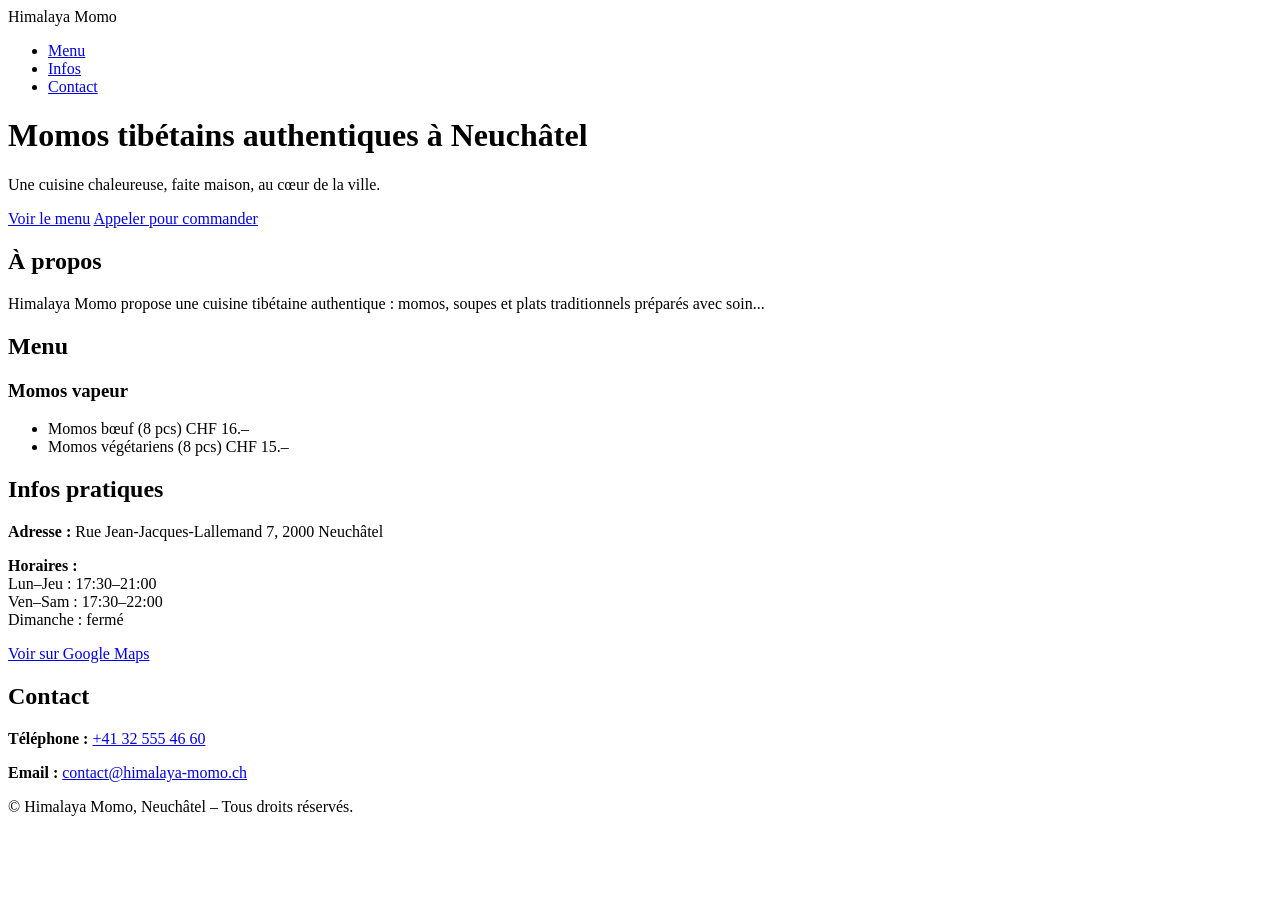
==== index.html @ 0377a29c "Create index.html" ====
<!DOCTYPE html>
<html lang="fr">
<head>
  <meta charset="UTF-8" />
  <title>Himalaya Momo – Cuisine tibétaine à Neuchâtel</title>
  <meta name="viewport" content="width=device-width, initial-scale=1" />
  <meta name="description" content="Restaurant tibétain à Neuchâtel. Momos faits maison, soupes et spécialités authentiques. Sur place, à emporter." />
  <link rel="stylesheet" href="assets/css/style.css" />
</head>
<body>
  <header class="hero">
    <nav class="nav">
      <div class="logo">Himalaya Momo</div>
      <ul>
        <li><a href="#menu">Menu</a></li>
        <li><a href="#infos">Infos</a></li>
        <li><a href="#contact">Contact</a></li>
      </ul>
    </nav>

    <div class="hero-content">
      <h1>Momos tibétains authentiques à Neuchâtel</h1>
      <p>Une cuisine chaleureuse, faite maison, au cœur de la ville.</p>
      <div class="hero-actions">
        <a href="#menu" class="btn primary">Voir le menu</a>
        <a href="tel:+41325554660" class="btn secondary">Appeler pour commander</a>
      </div>
    </div>
  </header>

  <main>
    <section id="about" class="section">
      <h2>À propos</h2>
      <p>Himalaya Momo propose une cuisine tibétaine authentique : momos, soupes et plats traditionnels préparés avec soin...</p>
    </section>

    <section id="menu" class="section">
      <h2>Menu</h2>
      <div class="menu-category">
        <h3>Momos vapeur</h3>
        <ul>
          <li>
            <span>Momos bœuf (8 pcs)</span>
            <span class="price">CHF 16.–</span>
          </li>
          <li>
            <span>Momos végétariens (8 pcs)</span>
            <span class="price">CHF 15.–</span>
          </li>
        </ul>
      </div>
      <!-- autres catégories -->
    </section>

    <section id="infos" class="section">
      <h2>Infos pratiques</h2>
      <p><strong>Adresse :</strong> Rue Jean-Jacques-Lallemand 7, 2000 Neuchâtel</p>
      <p><strong>Horaires :</strong><br>
        Lun–Jeu : 17:30–21:00<br>
        Ven–Sam : 17:30–22:00<br>
        Dimanche : fermé
      </p>
      <p><a href="https://maps.google.com/?q=Himalaya+Momo+Neuchâtel" target="_blank">Voir sur Google Maps</a></p>
    </section>

    <section id="contact" class="section">
      <h2>Contact</h2>
      <p><strong>Téléphone :</strong> <a href="tel:+41325554660">+41 32 555 46 60</a></p>
      <p><strong>Email :</strong> <a href="mailto:contact@himalaya-momo.ch">contact@himalaya-momo.ch</a></p>
    </section>
  </main>

  <footer>
    <p>© Himalaya Momo, Neuchâtel – Tous droits réservés.</p>
  </footer>

  <script src="assets/js/main.js"></script>
</body>
</html>
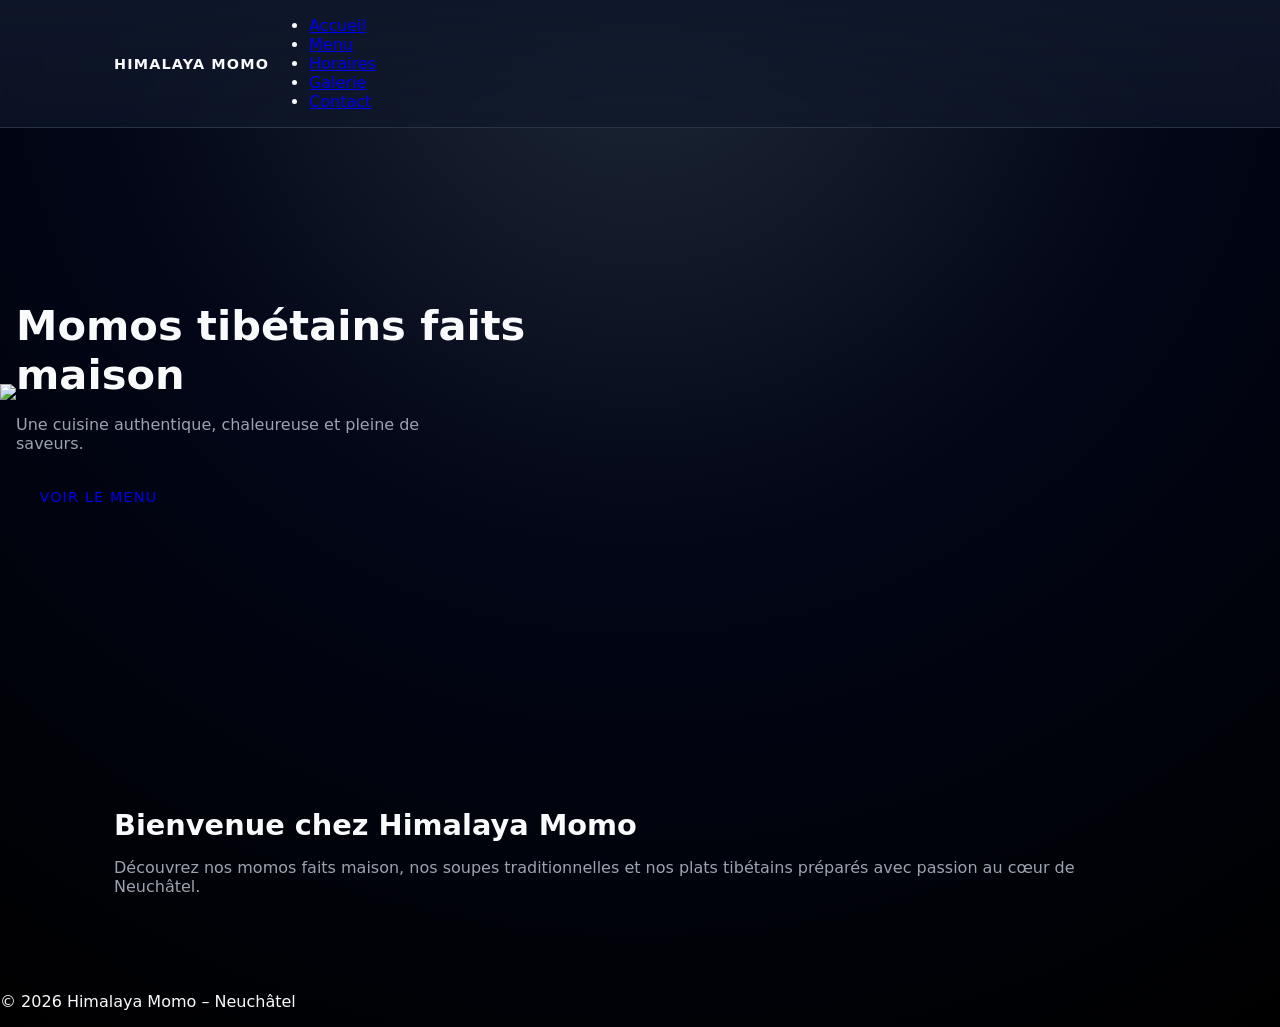
==== commit d49211ac: "Update index.html" ====
--- a/index.html
+++ b/index.html
@@ -1,79 +1,50 @@
 <!DOCTYPE html>
 <html lang="fr">
 <head>
-  <meta charset="UTF-8" />
-  <title>Himalaya Momo – Cuisine tibétaine à Neuchâtel</title>
-  <meta name="viewport" content="width=device-width, initial-scale=1" />
-  <meta name="description" content="Restaurant tibétain à Neuchâtel. Momos faits maison, soupes et spécialités authentiques. Sur place, à emporter." />
-  <link rel="stylesheet" href="assets/css/style.css" />
+  <meta charset="UTF-8">
+  <title>Himalaya Momo – Restaurant Tibétain à Neuchâtel</title>
+  <meta name="viewport" content="width=device-width, initial-scale=1">
+  <link rel="stylesheet" href="assets/css/style.css">
 </head>
+
 <body>
-  <header class="hero">
-    <nav class="nav">
-      <div class="logo">Himalaya Momo</div>
+<header class="header">
+  <div class="container nav">
+    <div class="logo">Himalaya Momo</div>
+    <nav>
       <ul>
-        <li><a href="#menu">Menu</a></li>
-        <li><a href="#infos">Infos</a></li>
-        <li><a href="#contact">Contact</a></li>
+        <li><a href="index.html">Accueil</a></li>
+        <li><a href="menu.html">Menu</a></li>
+        <li><a href="horaires.html">Horaires</a></li>
+        <li><a href="galerie.html">Galerie</a></li>
+        <li><a href="contact.html">Contact</a></li>
       </ul>
     </nav>
+  </div>
+</header>
 
-    <div class="hero-content">
-      <h1>Momos tibétains authentiques à Neuchâtel</h1>
-      <p>Une cuisine chaleureuse, faite maison, au cœur de la ville.</p>
-      <div class="hero-actions">
-        <a href="#menu" class="btn primary">Voir le menu</a>
-        <a href="tel:+41325554660" class="btn secondary">Appeler pour commander</a>
-      </div>
-    </div>
-  </header>
+<section class="hero">
+  <img src="assets/img/hero.jpg" class="hero-img">
+  <div class="hero-content">
+    <h1>Momos tibétains faits maison</h1>
+    <p>Une cuisine authentique, chaleureuse et pleine de saveurs.</p>
+    <a href="menu.html" class="btn">Voir le menu</a>
+  </div>
+</section>
 
-  <main>
-    <section id="about" class="section">
-      <h2>À propos</h2>
-      <p>Himalaya Momo propose une cuisine tibétaine authentique : momos, soupes et plats traditionnels préparés avec soin...</p>
-    </section>
+<section class="section">
+  <div class="container">
+    <h2>Bienvenue chez Himalaya Momo</h2>
+    <p>
+      Découvrez nos momos faits maison, nos soupes traditionnelles et nos plats tibétains
+      préparés avec passion au cœur de Neuchâtel.
+    </p>
+  </div>
+</section>
 
-    <section id="menu" class="section">
-      <h2>Menu</h2>
-      <div class="menu-category">
-        <h3>Momos vapeur</h3>
-        <ul>
-          <li>
-            <span>Momos bœuf (8 pcs)</span>
-            <span class="price">CHF 16.–</span>
-          </li>
-          <li>
-            <span>Momos végétariens (8 pcs)</span>
-            <span class="price">CHF 15.–</span>
-          </li>
-        </ul>
-      </div>
-      <!-- autres catégories -->
-    </section>
+<footer>
+  <p>© 2026 Himalaya Momo – Neuchâtel</p>
+</footer>
 
-    <section id="infos" class="section">
-      <h2>Infos pratiques</h2>
-      <p><strong>Adresse :</strong> Rue Jean-Jacques-Lallemand 7, 2000 Neuchâtel</p>
-      <p><strong>Horaires :</strong><br>
-        Lun–Jeu : 17:30–21:00<br>
-        Ven–Sam : 17:30–22:00<br>
-        Dimanche : fermé
-      </p>
-      <p><a href="https://maps.google.com/?q=Himalaya+Momo+Neuchâtel" target="_blank">Voir sur Google Maps</a></p>
-    </section>
-
-    <section id="contact" class="section">
-      <h2>Contact</h2>
-      <p><strong>Téléphone :</strong> <a href="tel:+41325554660">+41 32 555 46 60</a></p>
-      <p><strong>Email :</strong> <a href="mailto:contact@himalaya-momo.ch">contact@himalaya-momo.ch</a></p>
-    </section>
-  </main>
-
-  <footer>
-    <p>© Himalaya Momo, Neuchâtel – Tous droits réservés.</p>
-  </footer>
-
-  <script src="assets/js/main.js"></script>
 </body>
 </html>
--- a/assets/css/style.css
+++ b/assets/css/style.css
@@ -0,0 +1,397 @@
+:root {
+  --bg: #050816;
+  --bg-alt: #0f172a;
+  --text: #f9fafb;
+  --accent: #f97316;
+  --accent-soft: rgba(249, 115, 22, 0.15);
+  --muted: #9ca3af;
+  --border: #1f2937;
+  --radius: 10px;
+  --shadow: 0 18px 40px rgba(0, 0, 0, 0.45);
+  --max-width: 1100px;
+  --transition: 0.2s ease;
+  --font-main: system-ui, -apple-system, BlinkMacSystemFont, "Segoe UI", sans-serif;
+}
+
+*,
+*::before,
+*::after {
+  box-sizing: border-box;
+}
+
+html,
+body {
+  margin: 0;
+  padding: 0;
+  scroll-behavior: smooth;
+}
+
+body {
+  font-family: var(--font-main);
+  background: radial-gradient(circle at top, #1f2937 0, #020617 45%, #000 100%);
+  color: var(--text);
+}
+
+/* Layout */
+
+.container {
+  width: 100%;
+  max-width: var(--max-width);
+  margin: 0 auto;
+  padding: 0 1.5rem;
+}
+
+/* Header / nav */
+
+.header {
+  position: fixed;
+  top: 0;
+  left: 0;
+  right: 0;
+  z-index: 20;
+  backdrop-filter: blur(16px);
+  background: linear-gradient(to bottom, rgba(15, 23, 42, 0.95), rgba(15, 23, 42, 0.7));
+  border-bottom: 1px solid rgba(148, 163, 184, 0.2);
+}
+
+.nav-container {
+  display: flex;
+  align-items: center;
+  justify-content: space-between;
+  height: 64px;
+}
+
+.logo {
+  font-weight: 700;
+  letter-spacing: 0.08em;
+  text-transform: uppercase;
+  font-size: 0.9rem;
+}
+
+/* Nav links */
+
+.nav {
+  display: flex;
+  align-items: center;
+}
+
+.nav-links {
+  list-style: none;
+  display: flex;
+  gap: 1.5rem;
+  margin: 0;
+  padding: 0;
+}
+
+.nav-links a {
+  color: var(--muted);
+  text-decoration: none;
+  font-size: 0.9rem;
+  text-transform: uppercase;
+  letter-spacing: 0.08em;
+  position: relative;
+  padding-bottom: 4px;
+  transition: color var(--transition);
+}
+
+.nav-links a::after {
+  content: "";
+  position: absolute;
+  left: 0;
+  bottom: 0;
+  width: 0;
+  height: 2px;
+  background: var(--accent);
+  transition: width var(--transition);
+}
+
+.nav-links a:hover {
+  color: var(--text);
+}
+
+.nav-links a:hover::after {
+  width: 100%;
+}
+
+/* Mobile nav */
+
+.nav-toggle {
+  display: none;
+  flex-direction: column;
+  gap: 4px;
+  background: none;
+  border: none;
+  cursor: pointer;
+  padding: 4px;
+}
+
+.nav-toggle span {
+  width: 20px;
+  height: 2px;
+  background: var(--text);
+  border-radius: 999px;
+}
+
+/* Hero */
+
+.hero {
+  position: relative;
+  min-height: 80vh;
+  padding-top: 64px;
+  display: flex;
+  align-items: center;
+  background: url("../img/hero.jpg") center/cover no-repeat;
+}
+
+.hero-overlay {
+  position: absolute;
+  inset: 0;
+  background: radial-gradient(circle at top, rgba(15, 23, 42, 0.1), rgba(15, 23, 42, 0.9));
+}
+
+.hero-content {
+  position: relative;
+  z-index: 1;
+  padding: 4rem 0;
+}
+
+.hero h1 {
+  font-size: 2.6rem;
+  max-width: 18ch;
+  margin-bottom: 1rem;
+}
+
+.hero p {
+  max-width: 40ch;
+  color: var(--muted);
+  margin-bottom: 1.5rem;
+}
+
+.hero-actions {
+  display: flex;
+  flex-wrap: wrap;
+  gap: 0.75rem;
+}
+
+/* Sections */
+
+.section {
+  padding: 4rem 0;
+}
+
+.section-alt {
+  background: radial-gradient(circle at top, rgba(15, 23, 42, 0.8), rgba(15, 23, 42, 0.95));
+}
+
+.section h2 {
+  font-size: 1.8rem;
+  margin-bottom: 1rem;
+}
+
+.section p {
+  color: var(--muted);
+}
+
+/* Buttons */
+
+.btn {
+  display: inline-flex;
+  align-items: center;
+  justify-content: center;
+  padding: 0.7rem 1.4rem;
+  border-radius: 999px;
+  font-size: 0.9rem;
+  text-transform: uppercase;
+  letter-spacing: 0.08em;
+  border: 1px solid transparent;
+  cursor: pointer;
+  text-decoration: none;
+  transition: background var(--transition), color var(--transition), border-color var(--transition), transform var(--transition), box-shadow var(--transition);
+}
+
+.btn-primary {
+  background: var(--accent);
+  color: #111827;
+  box-shadow: var(--shadow);
+}
+
+.btn-primary:hover {
+  background: #fb923c;
+  transform: translateY(-1px);
+}
+
+.btn-secondary {
+  background: transparent;
+  color: var(--text);
+  border-color: rgba(148, 163, 184, 0.6);
+}
+
+.btn-secondary:hover {
+  background: rgba(15, 23, 42, 0.9);
+}
+
+/* Menu */
+
+.menu-grid {
+  display: grid;
+  grid-template-columns: repeat(auto-fit, minmax(230px, 1fr));
+  gap: 1.5rem;
+  margin-top: 2rem;
+}
+
+.menu-category {
+  background: rgba(15, 23, 42, 0.9);
+  border-radius: var(--radius);
+  padding: 1.2rem;
+  border: 1px solid rgba(148, 163, 184, 0.25);
+  box-shadow: 0 12px 30px rgba(0, 0, 0, 0.35);
+}
+
+.menu-category h3 {
+  margin-top: 0;
+  margin-bottom: 0.8rem;
+}
+
+.menu-category ul {
+  list-style: none;
+  margin: 0;
+  padding: 0;
+}
+
+.item {
+  display: grid;
+  grid-template-columns: 1fr auto;
+  grid-template-rows: auto auto;
+  gap: 2px 8px;
+  padding: 0.4rem 0;
+  border-bottom: 1px dashed rgba(55, 65, 81, 0.7);
+}
+
+.item:last-child {
+  border-bottom: none;
+}
+
+.item-name {
+  font-size: 0.95rem;
+}
+
+.item-tags {
+  font-size: 0.75rem;
+  color: var(--accent);
+  background: var(--accent-soft);
+  border-radius: 999px;
+  padding: 2px 8px;
+  justify-self: flex-start;
+}
+
+.item-price {
+  font-weight: 600;
+  justify-self: flex-end;
+}
+
+.menu-note {
+  margin-top: 1.5rem;
+  font-size: 0.85rem;
+  color: var(--muted);
+}
+
+/* Infos */
+
+.infos-grid {
+  display: grid;
+  grid-template-columns: repeat(auto-fit, minmax(230px, 1fr));
+  gap: 1.5rem;
+  margin-top: 1.5rem;
+}
+
+.infos-grid h3 {
+  margin-top: 0;
+}
+
+/* Contact form */
+
+.contact-form {
+  margin-top: 1.5rem;
+  max-width: 480px;
+}
+
+.form-row {
+  display: flex;
+  flex-direction: column;
+  margin-bottom: 1rem;
+}
+
+.form-row label {
+  font-size: 0.85rem;
+  margin-bottom: 0.3rem;
+}
+
+.form-row input,
+.form-row textarea {
+  border-radius: var(--radius);
+  border: 1px solid rgba(148, 163, 184, 0.4);
+  padding: 0.6rem 0.7rem;
+  background: rgba(15, 23, 42, 0.9);
+  color: var(--text);
+  font-family: var(--font-main);
+}
+
+.form-row input:focus,
+.form-row textarea:focus {
+  outline: none;
+  border-color: var(--accent);
+}
+
+/* Footer */
+
+.footer {
+  border-top: 1px solid rgba(148, 163, 184, 0.2);
+  padding: 1.5rem 0;
+  background: rgba(15, 23, 42, 0.95);
+}
+
+.footer-content {
+  display: flex;
+  flex-wrap: wrap;
+  gap: 0.8rem;
+  justify-content: space-between;
+  font-size: 0.8rem;
+  color: var(--muted);
+}
+
+/* Responsive */
+
+@media (max-width: 768px) {
+  .hero {
+    min-height: 70vh;
+  }
+
+  .hero h1 {
+    font-size: 2rem;
+  }
+
+  .nav-links {
+    position: absolute;
+    top: 64px;
+    right: 0;
+    left: 0;
+    background: rgba(15, 23, 42, 0.98);
+    flex-direction: column;
+    padding: 0.75rem 1.5rem 1rem;
+    gap: 0.75rem;
+    transform: translateY(-120%);
+    opacity: 0;
+    pointer-events: none;
+    transition: transform var(--transition), opacity var(--transition);
+  }
+
+  .nav-links.open {
+    transform: translateY(0);
+    opacity: 1;
+    pointer-events: auto;
+  }
+
+  .nav-toggle {
+    display: flex;
+  }
+}
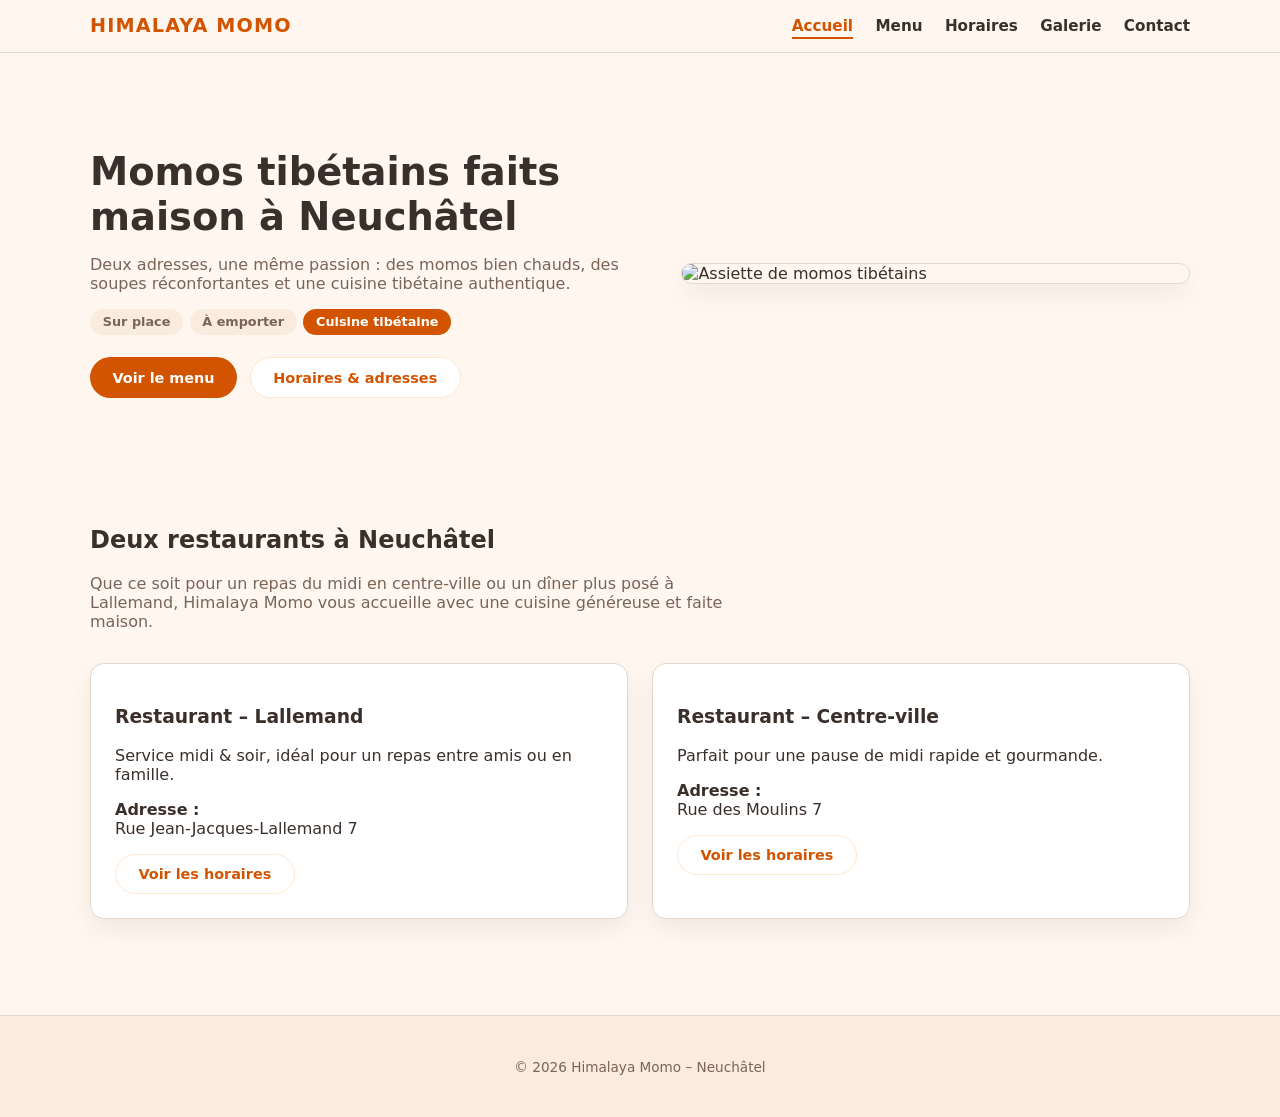
==== commit e94050ac: "Update index.html" ====
--- a/index.html
+++ b/index.html
@@ -2,18 +2,21 @@
 <html lang="fr">
 <head>
   <meta charset="UTF-8">
-  <title>Himalaya Momo – Restaurant Tibétain à Neuchâtel</title>
+  <title>Himalaya Momo – Restaurant tibétain à Neuchâtel</title>
   <meta name="viewport" content="width=device-width, initial-scale=1">
   <link rel="stylesheet" href="assets/css/style.css">
 </head>
+<body>
 
-<body>
 <header class="header">
   <div class="container nav">
     <div class="logo">Himalaya Momo</div>
     <nav>
+      <button class="nav-toggle" aria-label="Menu">
+        <span></span><span></span><span></span>
+      </button>
       <ul>
-        <li><a href="index.html">Accueil</a></li>
+        <li><a class="active" href="index.html">Accueil</a></li>
         <li><a href="menu.html">Menu</a></li>
         <li><a href="horaires.html">Horaires</a></li>
         <li><a href="galerie.html">Galerie</a></li>
@@ -23,28 +26,65 @@
   </div>
 </header>
 
-<section class="hero">
-  <img src="assets/img/hero.jpg" class="hero-img">
-  <div class="hero-content">
-    <h1>Momos tibétains faits maison</h1>
-    <p>Une cuisine authentique, chaleureuse et pleine de saveurs.</p>
-    <a href="menu.html" class="btn">Voir le menu</a>
-  </div>
-</section>
+<main>
+  <section class="section">
+    <div class="container hero">
+      <div class="hero-text">
+        <h1>Momos tibétains faits maison à Neuchâtel</h1>
+        <p>
+          Deux adresses, une même passion : des momos bien chauds, des soupes réconfortantes
+          et une cuisine tibétaine authentique.
+        </p>
 
-<section class="section">
-  <div class="container">
-    <h2>Bienvenue chez Himalaya Momo</h2>
-    <p>
-      Découvrez nos momos faits maison, nos soupes traditionnelles et nos plats tibétains
-      préparés avec passion au cœur de Neuchâtel.
-    </p>
-  </div>
-</section>
+        <div class="hero-tags">
+          <span class="badge">Sur place</span>
+          <span class="badge">À emporter</span>
+          <span class="badge badge-accent">Cuisine tibétaine</span>
+        </div>
+
+        <div class="hero-actions">
+          <a href="menu.html" class="btn btn-primary">Voir le menu</a>
+          <a href="horaires.html" class="btn btn-outline">Horaires & adresses</a>
+        </div>
+      </div>
+
+      <div class="hero-photo">
+        <img src="assets/img/hero.jpg" alt="Assiette de momos tibétains">
+      </div>
+    </div>
+  </section>
+
+  <section class="section">
+    <div class="container">
+      <h2>Deux restaurants à Neuchâtel</h2>
+      <p class="section-intro">
+        Que ce soit pour un repas du midi en centre-ville ou un dîner plus posé à Lallemand,
+        Himalaya Momo vous accueille avec une cuisine généreuse et faite maison.
+      </p>
+
+      <div class="info-grid">
+        <div class="info-card">
+          <h3>Restaurant – Lallemand</h3>
+          <p>Service midi & soir, idéal pour un repas entre amis ou en famille.</p>
+          <p><strong>Adresse :</strong><br>Rue Jean-Jacques-Lallemand 7</p>
+          <a href="horaires.html" class="btn btn-outline">Voir les horaires</a>
+        </div>
+
+        <div class="info-card">
+          <h3>Restaurant – Centre-ville</h3>
+          <p>Parfait pour une pause de midi rapide et gourmande.</p>
+          <p><strong>Adresse :</strong><br>Rue des Moulins 7</p>
+          <a href="horaires.html" class="btn btn-outline">Voir les horaires</a>
+        </div>
+      </div>
+    </div>
+  </section>
+</main>
 
 <footer>
   <p>© 2026 Himalaya Momo – Neuchâtel</p>
 </footer>
 
+<script src="assets/js/main.js"></script>
 </body>
 </html>
--- a/assets/css/style.css
+++ b/assets/css/style.css
@@ -1,15 +1,14 @@
 :root {
-  --bg: #050816;
-  --bg-alt: #0f172a;
-  --text: #f9fafb;
-  --accent: #f97316;
-  --accent-soft: rgba(249, 115, 22, 0.15);
-  --muted: #9ca3af;
-  --border: #1f2937;
-  --radius: 10px;
-  --shadow: 0 18px 40px rgba(0, 0, 0, 0.45);
+  --bg: #fff7ef;
+  --bg-soft: #f9ecdf;
+  --primary: #d35400;
+  --primary-soft: #ffe6cf;
+  --text: #3a2f2a;
+  --muted: #7a6457;
+  --border: #e6d6c8;
+  --radius: 14px;
+  --shadow-soft: 0 10px 25px rgba(0,0,0,0.06);
   --max-width: 1100px;
-  --transition: 0.2s ease;
   --font-main: system-ui, -apple-system, BlinkMacSystemFont, "Segoe UI", sans-serif;
 }
 
@@ -19,97 +18,87 @@
   box-sizing: border-box;
 }
 
-html,
-body {
+html, body {
   margin: 0;
   padding: 0;
-  scroll-behavior: smooth;
 }
 
 body {
   font-family: var(--font-main);
-  background: radial-gradient(circle at top, #1f2937 0, #020617 45%, #000 100%);
+  background: var(--bg);
   color: var(--text);
 }
 
 /* Layout */
 
 .container {
-  width: 100%;
+  width: 90%;
   max-width: var(--max-width);
   margin: 0 auto;
-  padding: 0 1.5rem;
 }
 
 /* Header / nav */
 
 .header {
-  position: fixed;
+  position: sticky;
   top: 0;
-  left: 0;
-  right: 0;
   z-index: 20;
-  backdrop-filter: blur(16px);
-  background: linear-gradient(to bottom, rgba(15, 23, 42, 0.95), rgba(15, 23, 42, 0.7));
-  border-bottom: 1px solid rgba(148, 163, 184, 0.2);
-}
-
-.nav-container {
+  background: rgba(255, 247, 239, 0.9);
+  backdrop-filter: blur(10px);
+  border-bottom: 1px solid var(--border);
+}
+
+.nav {
   display: flex;
   align-items: center;
   justify-content: space-between;
-  height: 64px;
+  padding: 0.9rem 0;
 }
 
 .logo {
-  font-weight: 700;
-  letter-spacing: 0.08em;
+  font-weight: 800;
+  font-size: 1.2rem;
+  color: var(--primary);
+  letter-spacing: 0.06em;
   text-transform: uppercase;
-  font-size: 0.9rem;
-}
-
-/* Nav links */
-
-.nav {
-  display: flex;
-  align-items: center;
-}
-
-.nav-links {
+}
+
+nav ul {
   list-style: none;
   display: flex;
-  gap: 1.5rem;
+  gap: 1.4rem;
   margin: 0;
   padding: 0;
 }
 
-.nav-links a {
-  color: var(--muted);
+nav a {
   text-decoration: none;
-  font-size: 0.9rem;
-  text-transform: uppercase;
-  letter-spacing: 0.08em;
+  color: var(--text);
+  font-weight: 600;
+  font-size: 0.95rem;
   position: relative;
-  padding-bottom: 4px;
-  transition: color var(--transition);
-}
-
-.nav-links a::after {
+}
+
+nav a::after {
   content: "";
   position: absolute;
   left: 0;
-  bottom: 0;
+  bottom: -4px;
   width: 0;
   height: 2px;
-  background: var(--accent);
-  transition: width var(--transition);
-}
-
-.nav-links a:hover {
-  color: var(--text);
-}
-
-.nav-links a:hover::after {
+  background: var(--primary);
+  transition: width 0.2s ease;
+}
+
+nav a:hover::after {
+  width: 100%;
+}
+
+nav a.active {
+  color: var(--primary);
+}
+
+nav a.active::after {
   width: 100%;
 }
 
@@ -122,7 +111,6 @@
   background: none;
   border: none;
   cursor: pointer;
-  padding: 4px;
 }
 
 .nav-toggle span {
@@ -132,64 +120,93 @@
   border-radius: 999px;
 }
 
+@media (max-width: 768px) {
+  nav ul {
+    position: absolute;
+    top: 56px;
+    right: 0;
+    left: 0;
+    background: var(--bg);
+    flex-direction: column;
+    padding: 0.8rem 1.2rem 1.2rem;
+    gap: 0.8rem;
+    border-bottom: 1px solid var(--border);
+    transform: translateY(-120%);
+    opacity: 0;
+    pointer-events: none;
+    transition: transform 0.2s ease, opacity 0.2s ease;
+  }
+
+  nav ul.open {
+    transform: translateY(0);
+    opacity: 1;
+    pointer-events: auto;
+  }
+
+  .nav-toggle {
+    display: flex;
+  }
+}
+
 /* Hero */
 
 .hero {
   position: relative;
-  min-height: 80vh;
-  padding-top: 64px;
-  display: flex;
+  display: grid;
+  grid-template-columns: minmax(0, 1.1fr) minmax(0, 1fr);
+  gap: 2rem;
   align-items: center;
-  background: url("../img/hero.jpg") center/cover no-repeat;
-}
-
-.hero-overlay {
-  position: absolute;
-  inset: 0;
-  background: radial-gradient(circle at top, rgba(15, 23, 42, 0.1), rgba(15, 23, 42, 0.9));
-}
-
-.hero-content {
-  position: relative;
-  z-index: 1;
-  padding: 4rem 0;
-}
-
-.hero h1 {
-  font-size: 2.6rem;
-  max-width: 18ch;
-  margin-bottom: 1rem;
-}
-
-.hero p {
-  max-width: 40ch;
-  color: var(--muted);
-  margin-bottom: 1.5rem;
+  padding: 3rem 0 2rem;
+}
+
+.hero-text h1 {
+  font-size: 2.4rem;
+  margin-bottom: 0.8rem;
+}
+
+.hero-text p {
+  color: var(--muted);
+  max-width: 34rem;
+}
+
+.hero-tags {
+  display: flex;
+  flex-wrap: wrap;
+  gap: 0.4rem;
+  margin: 1rem 0 1.4rem;
+}
+
+.badge {
+  padding: 0.35rem 0.8rem;
+  border-radius: 999px;
+  background: var(--bg-soft);
+  font-size: 0.8rem;
+  font-weight: 600;
+  color: var(--muted);
+}
+
+.badge-accent {
+  background: var(--primary);
+  color: #fff;
 }
 
 .hero-actions {
   display: flex;
   flex-wrap: wrap;
-  gap: 0.75rem;
-}
-
-/* Sections */
-
-.section {
-  padding: 4rem 0;
-}
-
-.section-alt {
-  background: radial-gradient(circle at top, rgba(15, 23, 42, 0.8), rgba(15, 23, 42, 0.95));
-}
-
-.section h2 {
-  font-size: 1.8rem;
-  margin-bottom: 1rem;
-}
-
-.section p {
-  color: var(--muted);
+  gap: 0.8rem;
+}
+
+.hero-photo {
+  border-radius: 24px;
+  overflow: hidden;
+  box-shadow: var(--shadow-soft);
+  border: 1px solid var(--border);
+}
+
+.hero-photo img {
+  width: 100%;
+  height: 100%;
+  object-fit: cover;
 }
 
 /* Buttons */
@@ -200,198 +217,309 @@
   justify-content: center;
   padding: 0.7rem 1.4rem;
   border-radius: 999px;
+  border: none;
+  cursor: pointer;
+  font-weight: 600;
   font-size: 0.9rem;
-  text-transform: uppercase;
-  letter-spacing: 0.08em;
-  border: 1px solid transparent;
-  cursor: pointer;
   text-decoration: none;
-  transition: background var(--transition), color var(--transition), border-color var(--transition), transform var(--transition), box-shadow var(--transition);
 }
 
 .btn-primary {
-  background: var(--accent);
-  color: #111827;
-  box-shadow: var(--shadow);
+  background: var(--primary);
+  color: #fff;
 }
 
 .btn-primary:hover {
-  background: #fb923c;
-  transform: translateY(-1px);
-}
-
-.btn-secondary {
-  background: transparent;
-  color: var(--text);
-  border-color: rgba(148, 163, 184, 0.6);
-}
-
-.btn-secondary:hover {
-  background: rgba(15, 23, 42, 0.9);
-}
-
-/* Menu */
-
-.menu-grid {
+  background: #e26a1a;
+}
+
+.btn-outline {
+  background: #fff;
+  color: var(--primary);
+  border: 1px solid var(--primary-soft);
+}
+
+.btn-outline:hover {
+  background: var(--primary-soft);
+}
+
+/* Sections */
+
+.section {
+  padding: 3rem 0;
+}
+
+.section h1,
+.section h2 {
+  margin-top: 0;
+}
+
+.section-intro {
+  max-width: 40rem;
+  color: var(--muted);
+}
+
+/* Cards / grids */
+
+.info-grid {
   display: grid;
   grid-template-columns: repeat(auto-fit, minmax(230px, 1fr));
   gap: 1.5rem;
   margin-top: 2rem;
 }
 
-.menu-category {
-  background: rgba(15, 23, 42, 0.9);
+.info-card {
+  background: #fff;
   border-radius: var(--radius);
-  padding: 1.2rem;
-  border: 1px solid rgba(148, 163, 184, 0.25);
-  box-shadow: 0 12px 30px rgba(0, 0, 0, 0.35);
-}
-
-.menu-category h3 {
+  border: 1px solid var(--border);
+  padding: 1.5rem;
+  box-shadow: var(--shadow-soft);
+}
+
+/* Menu page */
+
+.menu-section {
+  margin-top: 2rem;
+}
+
+.menu-grid {
+  display: grid;
+  grid-template-columns: repeat(auto-fit, minmax(260px, 1fr));
+  gap: 1.5rem;
+  margin-top: 1.5rem;
+}
+
+.menu-card {
+  background: #fff;
+  border-radius: var(--radius);
+  border: 1px solid var(--border);
+  padding: 1.3rem 1.4rem;
+  box-shadow: var(--shadow-soft);
+}
+
+.menu-card h3 {
   margin-top: 0;
-  margin-bottom: 0.8rem;
-}
-
-.menu-category ul {
+}
+
+.menu-items {
   list-style: none;
+  padding: 0;
+  margin: 0.5rem 0 0;
+}
+
+.menu-items li {
+  display: flex;
+  justify-content: space-between;
+  gap: 0.8rem;
+  margin-bottom: 0.4rem;
+}
+
+.menu-items span:first-child {
+  font-size: 0.95rem;
+}
+
+.menu-items span:last-child {
+  font-weight: 600;
+}
+
+/* Horaires page */
+
+.hours-intro {
+  display: flex;
+  flex-wrap: wrap;
+  justify-content: space-between;
+  gap: 1.5rem;
+  align-items: flex-start;
+}
+
+.hours-badges {
+  display: flex;
+  flex-wrap: wrap;
+  gap: 0.5rem;
+}
+
+.hours-grid {
+  display: grid;
+  grid-template-columns: repeat(auto-fit, minmax(280px, 1fr));
+  gap: 2rem;
+  margin-top: 2.5rem;
+}
+
+.hours-card {
+  background: #fff;
+  padding: 2rem;
+  border-radius: var(--radius);
+  border: 1px solid var(--border);
+  box-shadow: var(--shadow-soft);
+}
+
+.hours-card-header {
+  display: flex;
+  justify-content: space-between;
+  align-items: center;
+  gap: 0.75rem;
+}
+
+.hours-card h2 {
   margin: 0;
+  color: var(--primary);
+}
+
+.tag {
+  padding: 0.3rem 0.7rem;
+  border-radius: 999px;
+  background: var(--primary-soft);
+  font-size: 0.75rem;
+  font-weight: 600;
+  color: #8b3b00;
+}
+
+.tag-light {
+  background: #e4f0ff;
+  color: #1d4ed8;
+}
+
+.hours-subtitle {
+  margin-top: 0.6rem;
+  margin-bottom: 1.2rem;
+  font-size: 0.9rem;
+  color: var(--muted);
+}
+
+.hours-block {
+  margin-bottom: 1.4rem;
+}
+
+.hours-block h3 {
+  margin-bottom: 0.4rem;
+  font-size: 1rem;
+}
+
+.hours-block ul {
+  list-style: none;
   padding: 0;
-}
-
-.item {
-  display: grid;
-  grid-template-columns: 1fr auto;
-  grid-template-rows: auto auto;
-  gap: 2px 8px;
-  padding: 0.4rem 0;
-  border-bottom: 1px dashed rgba(55, 65, 81, 0.7);
-}
-
-.item:last-child {
-  border-bottom: none;
-}
-
-.item-name {
-  font-size: 0.95rem;
-}
-
-.item-tags {
-  font-size: 0.75rem;
-  color: var(--accent);
-  background: var(--accent-soft);
+  margin: 0;
+}
+
+.hours-block li {
+  margin-bottom: 0.4rem;
+}
+
+.btn-ghost {
+  display: inline-flex;
+  margin-top: 0.6rem;
+  padding: 0.5rem 1rem;
   border-radius: 999px;
-  padding: 2px 8px;
-  justify-self: flex-start;
-}
-
-.item-price {
-  font-weight: 600;
-  justify-self: flex-end;
-}
-
-.menu-note {
-  margin-top: 1.5rem;
+  border: 1px solid var(--border);
+  background: var(--bg-soft);
   font-size: 0.85rem;
-  color: var(--muted);
-}
-
-/* Infos */
-
-.infos-grid {
+  color: var(--primary);
+  text-decoration: none;
+  font-weight: 600;
+}
+
+.btn-ghost:hover {
+  background: var(--primary-soft);
+}
+
+.hours-note {
+  margin-top: 2rem;
+  font-size: 0.85rem;
+  color: var(--muted);
+}
+
+/* Galerie */
+
+.gallery-grid {
   display: grid;
   grid-template-columns: repeat(auto-fit, minmax(230px, 1fr));
-  gap: 1.5rem;
-  margin-top: 1.5rem;
-}
-
-.infos-grid h3 {
-  margin-top: 0;
-}
-
-/* Contact form */
+  gap: 1rem;
+  margin-top: 2rem;
+}
+
+.gallery-grid img {
+  width: 100%;
+  border-radius: 16px;
+  object-fit: cover;
+  height: 220px;
+}
+
+/* Contact */
+
+.contact-layout {
+  display: grid;
+  grid-template-columns: minmax(0, 1.1fr) minmax(0, 1fr);
+  gap: 2rem;
+  margin-top: 2rem;
+}
 
 .contact-form {
-  margin-top: 1.5rem;
-  max-width: 480px;
-}
-
-.form-row {
-  display: flex;
-  flex-direction: column;
+  background: #fff;
+  border-radius: var(--radius);
+  border: 1px solid var(--border);
+  padding: 1.5rem;
+  box-shadow: var(--shadow-soft);
+}
+
+.contact-form .field {
   margin-bottom: 1rem;
 }
 
-.form-row label {
+.contact-form label {
+  display: block;
   font-size: 0.85rem;
   margin-bottom: 0.3rem;
 }
 
-.form-row input,
-.form-row textarea {
-  border-radius: var(--radius);
-  border: 1px solid rgba(148, 163, 184, 0.4);
-  padding: 0.6rem 0.7rem;
-  background: rgba(15, 23, 42, 0.9);
-  color: var(--text);
+.contact-form input,
+.contact-form textarea {
+  width: 100%;
+  padding: 0.7rem;
+  border-radius: 10px;
+  border: 1px solid var(--border);
   font-family: var(--font-main);
 }
 
-.form-row input:focus,
-.form-row textarea:focus {
-  outline: none;
-  border-color: var(--accent);
+.contact-form textarea {
+  resize: vertical;
+  min-height: 120px;
+}
+
+.contact-info {
+  font-size: 0.95rem;
+  color: var(--muted);
+}
+
+.contact-info p {
+  margin: 0.4rem 0;
+}
+
+.contact-info a {
+  color: var(--primary);
+  text-decoration: none;
+  font-weight: 600;
 }
 
 /* Footer */
 
-.footer {
-  border-top: 1px solid rgba(148, 163, 184, 0.2);
-  padding: 1.5rem 0;
-  background: rgba(15, 23, 42, 0.95);
-}
-
-.footer-content {
-  display: flex;
-  flex-wrap: wrap;
-  gap: 0.8rem;
-  justify-content: space-between;
-  font-size: 0.8rem;
-  color: var(--muted);
-}
-
-/* Responsive */
-
-@media (max-width: 768px) {
+footer {
+  margin-top: 3rem;
+  padding: 1.8rem 0;
+  background: var(--bg-soft);
+  border-top: 1px solid var(--border);
+  text-align: center;
+  font-size: 0.85rem;
+  color: var(--muted);
+}
+
+/* Responsive tweaks */
+
+@media (max-width: 900px) {
   .hero {
-    min-height: 70vh;
+    grid-template-columns: 1fr;
   }
 
-  .hero h1 {
-    font-size: 2rem;
+  .contact-layout {
+    grid-template-columns: 1fr;
   }
-
-  .nav-links {
-    position: absolute;
-    top: 64px;
-    right: 0;
-    left: 0;
-    background: rgba(15, 23, 42, 0.98);
-    flex-direction: column;
-    padding: 0.75rem 1.5rem 1rem;
-    gap: 0.75rem;
-    transform: translateY(-120%);
-    opacity: 0;
-    pointer-events: none;
-    transition: transform var(--transition), opacity var(--transition);
-  }
-
-  .nav-links.open {
-    transform: translateY(0);
-    opacity: 1;
-    pointer-events: auto;
-  }
-
-  .nav-toggle {
-    display: flex;
-  }
-}
+}
